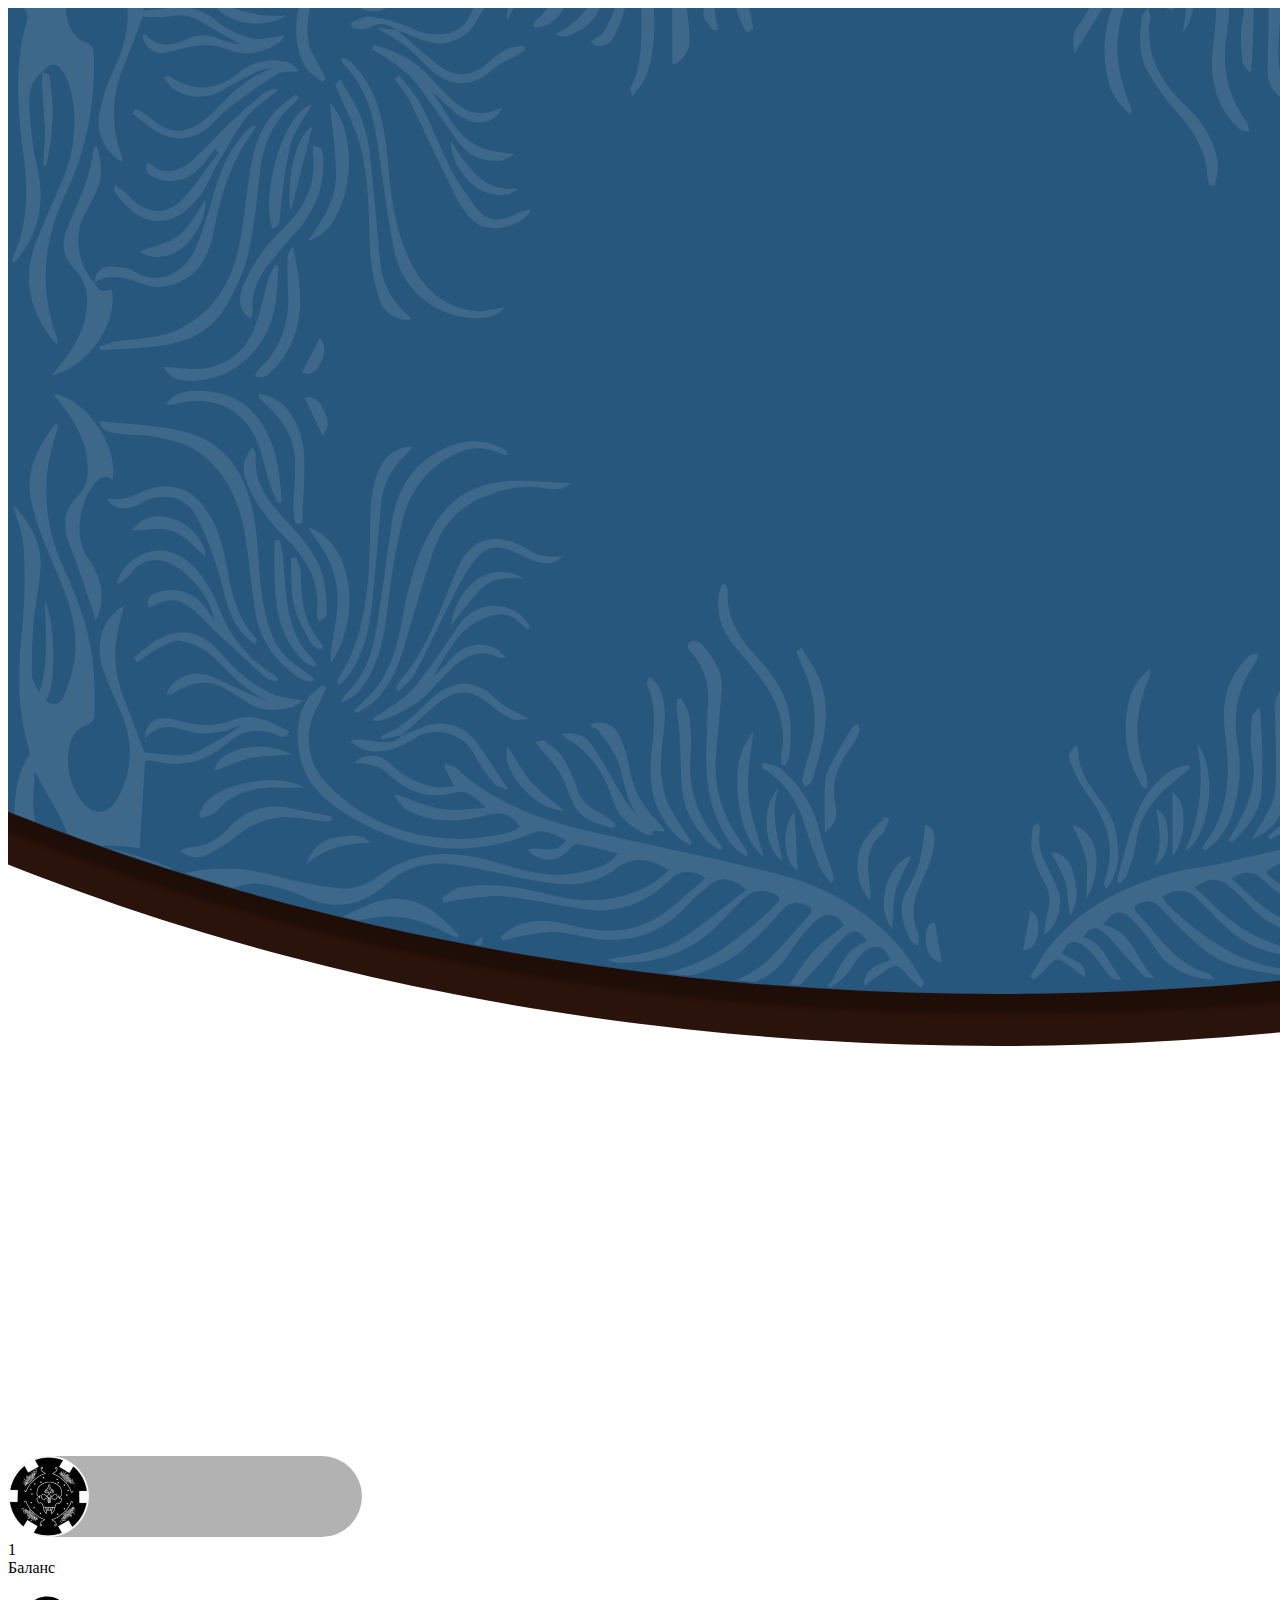
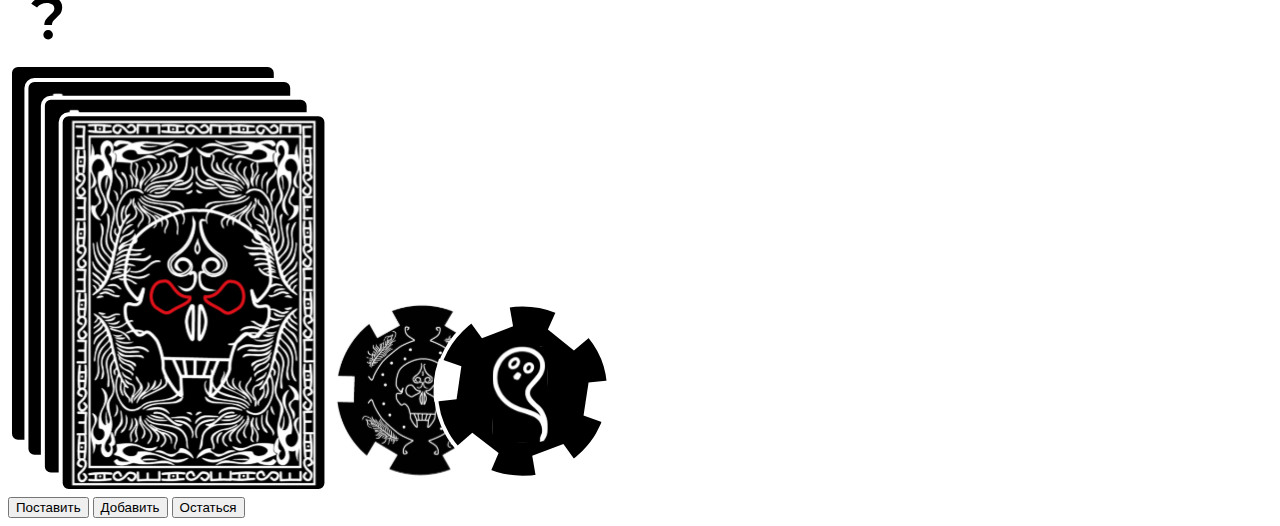
==== index.html @ dea939c7 "Add files via upload" ====
<!DOCTYPE html>
<html lang="ru" dir="ltr">
  <head>
    <meta charset="utf-8">
      <meta name="viewport" content="width=device-width, initial-scale=1">
    <link rel="stylesheet" href="stylesheets/style.css">
    <link href="https://allfont.ru/allfont.css?fonts=a_lcdnova" rel="stylesheet" type="text/css" />
    <title>BlackJack</title>
  </head>
  <body>
    <div class="background">
      <img class="back" src="images/Group 82.svg">
      <img class="souls" src="images/Group 1.svg">
    </div>
    <section class="balance">
      <div class="balance1">
        <div>
          <img src="images/Group 119.svg">
          <div class="number">1</div>
         </div>
        <div class="balance2">Баланс</div>
      </div>
    </section>
    <div class="question"><img src="images/question.svg"></div>
    <div class="cardDeck">
      <img class="karty" src="images/Group 98.svg">
      <img class="fishki" src="images/Group 87.svg">
    </div>
    <div class="game1">
      <input type="button" id="btnStart" class="btn" value="Поставить" onclick="startblackjack()">
      <input type="button" class="btn" value="Добавить" onclick="hitMe()">
      <input type="button" class="btn" value="Остаться" onclick="stay()">
    </div>
  </body>
</html>
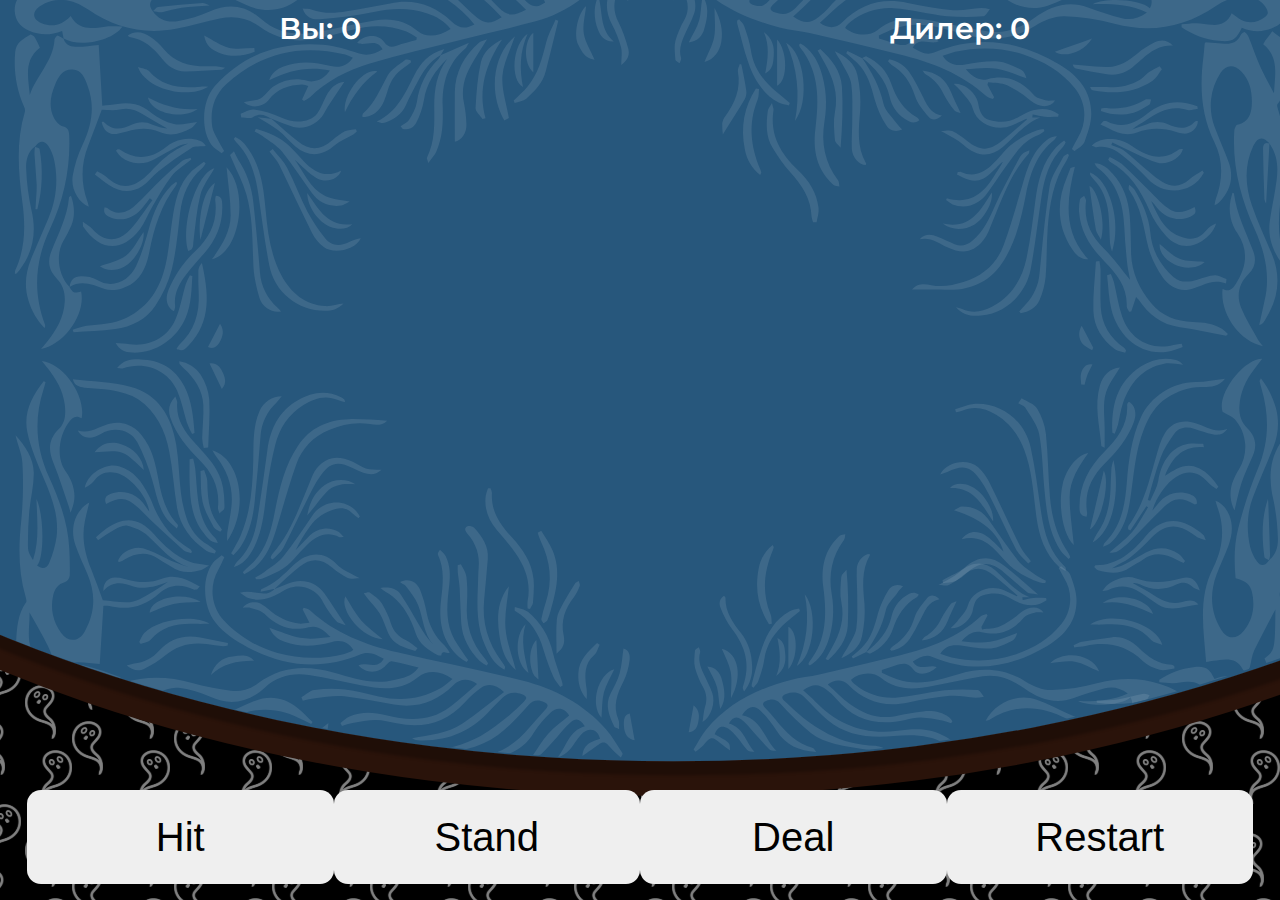
==== commit dd3d4d40: "Add files via upload" ====
--- a/index.html
+++ b/index.html
@@ -1,35 +1,63 @@
-<!DOCTYPE html>
-<html lang="ru" dir="ltr">
-  <head>
-    <meta charset="utf-8">
-      <meta name="viewport" content="width=device-width, initial-scale=1">
-    <link rel="stylesheet" href="stylesheets/style.css">
-    <link href="https://allfont.ru/allfont.css?fonts=a_lcdnova" rel="stylesheet" type="text/css" />
-    <title>BlackJack</title>
-  </head>
-  <body>
-    <div class="background">
-      <img class="back" src="images/Group 82.svg">
-      <img class="souls" src="images/Group 1.svg">
-    </div>
-    <section class="balance">
-      <div class="balance1">
-        <div>
-          <img src="images/Group 119.svg">
-          <div class="number">1</div>
-         </div>
-        <div class="balance2">Баланс</div>
-      </div>
-    </section>
-    <div class="question"><img src="images/question.svg"></div>
-    <div class="cardDeck">
-      <img class="karty" src="images/Group 98.svg">
-      <img class="fishki" src="images/Group 87.svg">
-    </div>
-    <div class="game1">
-      <input type="button" id="btnStart" class="btn" value="Поставить" onclick="startblackjack()">
-      <input type="button" class="btn" value="Добавить" onclick="hitMe()">
-      <input type="button" class="btn" value="Остаться" onclick="stay()">
-    </div>
-  </body>
-</html>
+<!DOCTYPE html>
+    <head>
+        <meta charset="utf-8">
+        <title></title>
+        <meta name="description" content="">
+        <meta name="viewport" content="width=device-width, initial-scale=1">
+        <link rel="stylesheet" href="stylesheets/style.css">
+    </head>
+    <body>
+    <div class="background1">
+        <img class="back" src="images/Group 82.svg">
+    </div>
+
+        <div class="container">
+<!--            <h2>Black <span style="color: black">jack</span></h2>-->
+<!--            <h3><span id="blackjack-result">Let's play</span></h3>-->
+
+<!--            <div class="flex-blackjack-row-1">-->
+<!--                <table>-->
+<!--                    <tr>-->
+<!--                        <th id="win_header">Wins</th>-->
+<!--                        <th id="loss_header">Losses</th>-->
+<!--                        <th id="draw_header">Draws</th>-->
+<!--                    </tr>-->
+
+<!--                    <tr>-->
+<!--                        <td><span id="wins">0</span></td>-->
+<!--                        <td><span id="losses">0</span></td>-->
+<!--                        <td><span id="draws">0</span></td>-->
+<!--                    </tr>-->
+<!--                </table>-->
+<!--            </div>-->
+
+            <div class="flex-blackjack-row-2">
+                <div id="your-box">
+                    <h2>Вы: <span id="your-blackjack-result"></span>0</h2>
+                </div>
+
+                <div id="dealer-box">
+                    <h2>Дилер: <span id="dealer-blackjack-result"></span>0</h2>
+                </div>
+            </div>
+
+                <div class="flex-blackjack-row-3">
+                    <div class="buttons">
+                       <button class="btn-lg btn-primary mr-2" id="blackjack-hit-button">
+                           Hit
+                       </button>
+                        <button class="btn-lg btn-warning mr-2" id="blackjack-stand-button">
+                            Stand
+                        </button>
+                        <button class="btn-lg btn-danger mr-2" id="blackjack-deal-button">
+                            Deal
+                        </button>
+                        <button class="btn-lg btn-success mr-2" id="blackjack-reset-button">
+                            Restart
+                        </button>
+                    </div>
+                </div>
+        </div>
+        <script src="main.js"></script>
+    </body>
+</html>
--- a/stylesheets/style.css
+++ b/stylesheets/style.css
@@ -0,0 +1,2 @@
+@import "reset.css";
+@import "content.css";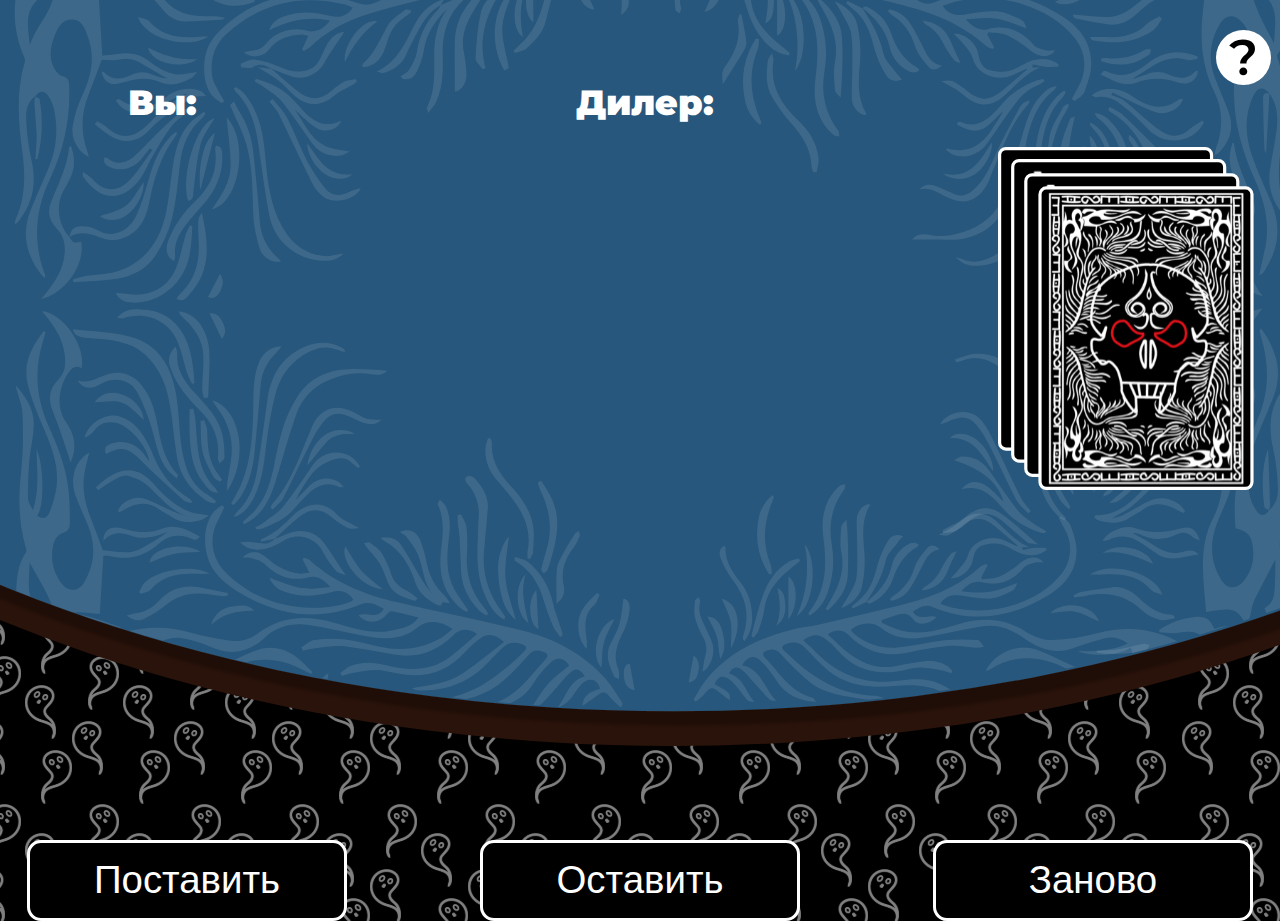
==== commit 87e2e1e2: "Add files via upload" ====
--- a/index.html
+++ b/index.html
@@ -4,13 +4,20 @@
         <title></title>
         <meta name="description" content="">
         <meta name="viewport" content="width=device-width, initial-scale=1">
+        <script src="javascripts/jquery-3.6.0.js"></script>
         <link rel="stylesheet" href="stylesheets/style.css">
+<!--        <script src="javascripts/jquery-3.6.0.js" charset="utf-8"></script>-->
+<!--        <script src="https://code.jquery.com/ui/1.12.1/jquery-ui.js"></script>-->
     </head>
     <body>
-    <div class="background1">
-        <img class="back" src="images/Group 82.svg">
-    </div>
+        <div id="question1" class="question">?</div>
+        <div id="viewDetails">
+            Цель игры — набрать 21 очко или близкую к этому сумму. Если игрок набирает сумму очков, превышающую 21, то его ставка проигрывает. Если сумма очков на картах дилера больше, чем 21, то все ставки, оставшиеся в игре, выигрывают. Игроки, набравшие сумму очков большую, чем дилер, выигрывают, их ставки оплачиваются 1:1.
+        </div>
 
+        <div class="background1">
+            <img class="back" src="images/Group 82.svg">
+        </div>
         <div class="container">
 <!--            <h2>Black <span style="color: black">jack</span></h2>-->
 <!--            <h3><span id="blackjack-result">Let's play</span></h3>-->
@@ -18,46 +25,57 @@
 <!--            <div class="flex-blackjack-row-1">-->
 <!--                <table>-->
 <!--                    <tr>-->
-<!--                        <th id="win_header">Wins</th>-->
-<!--                        <th id="loss_header">Losses</th>-->
-<!--                        <th id="draw_header">Draws</th>-->
+<!--                        <th id="win_header">Победы</th>-->
+<!--                        <th id="loss_header">Поражение</th>-->
+<!--&lt;!&ndash;                        <th id="draw_header">Draws</th>&ndash;&gt;-->
 <!--                    </tr>-->
 
 <!--                    <tr>-->
 <!--                        <td><span id="wins">0</span></td>-->
 <!--                        <td><span id="losses">0</span></td>-->
-<!--                        <td><span id="draws">0</span></td>-->
+<!--&lt;!&ndash;                        <td><span id="draws">0</span></td>&ndash;&gt;-->
 <!--                    </tr>-->
 <!--                </table>-->
 <!--            </div>-->
-
+            <div class="flex-blackjack-row-15">
+                <div class="ss">
+                    <h2>Вы: <span id="your-blackjack-result"></span></h2>
+                </div>
+                <div class="ss">
+                    <h2>Дилер: <span id="dealer-blackjack-result"></span></h2>
+                </div>
+            </div>
             <div class="flex-blackjack-row-2">
                 <div id="your-box">
-                    <h2>Вы: <span id="your-blackjack-result"></span>0</h2>
+<!--                    <div class="ss"><h2>Вы:<span id="your-blackjack-result"></span></h2></div>-->
                 </div>
 
                 <div id="dealer-box">
-                    <h2>Дилер: <span id="dealer-blackjack-result"></span>0</h2>
+<!--                    <div class="ss"> <h2>Дилер: <span id="dealer-blackjack-result"></span></h2></div>-->
+                </div>
+                <div class="cards1">
+                    <img class="cards11" src="images/Group 98.svg">
                 </div>
             </div>
 
-                <div class="flex-blackjack-row-3">
-                    <div class="buttons">
-                       <button class="btn-lg btn-primary mr-2" id="blackjack-hit-button">
-                           Hit
-                       </button>
-                        <button class="btn-lg btn-warning mr-2" id="blackjack-stand-button">
-                            Stand
-                        </button>
-                        <button class="btn-lg btn-danger mr-2" id="blackjack-deal-button">
-                            Deal
-                        </button>
-                        <button class="btn-lg btn-success mr-2" id="blackjack-reset-button">
-                            Restart
-                        </button>
-                    </div>
+
+            <div class="flex-blackjack-row-3">
+                <div class="buttons">
+                    <button class="btn-lg btn-primary mr-2" id="blackjack-hit-button">
+                        Поставить
+                    </button>
+                    <button class="btn-lg btn-warning mr-2" id="blackjack-stand-button">
+                        Оставить
+                    </button>
+<!--                    <button class="btn-lg btn-danger mr-2" id="blackjack-deal-button">-->
+<!--                        Deal-->
+<!--                    </button>-->
+                    <button class="btn-lg btn-success mr-2" id="blackjack-reset-button">
+                        Заново
+                    </button>
                 </div>
+            </div>
         </div>
-        <script src="main.js"></script>
+        <script src="javascripts/main.js"></script>
     </body>
 </html>
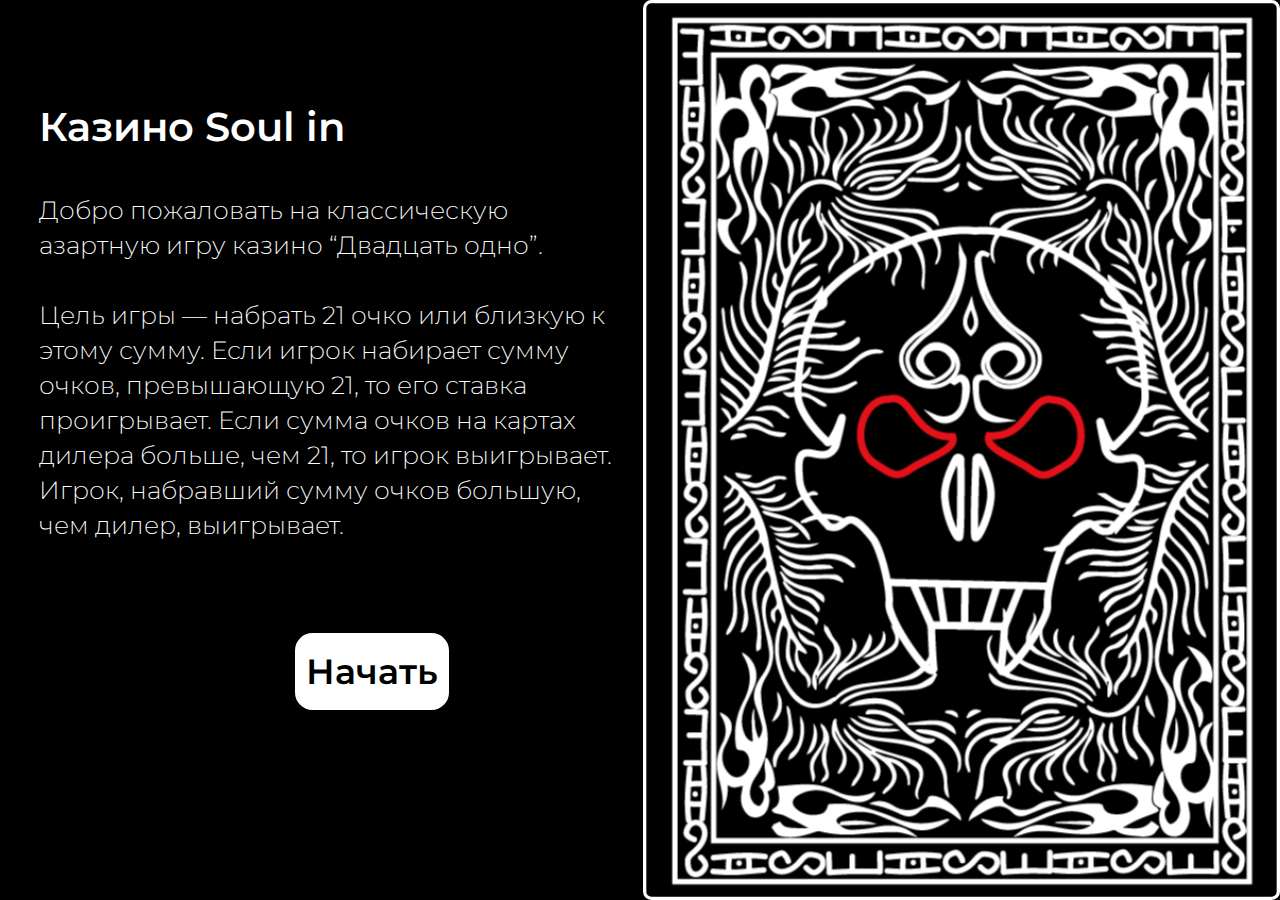
==== commit 1fa01ad1: "Add files via upload" ====
--- a/index.html
+++ b/index.html
@@ -10,51 +10,72 @@
 <!--        <script src="https://code.jquery.com/ui/1.12.1/jquery-ui.js"></script>-->
     </head>
     <body>
-        <div id="question1" class="question">?</div>
+    <div id="welcomeScreen">
+        <img class="cards2" src="images/Asset 14 1.svg">
+        <img class="cards3" src="images/phoneback.svg">
+        <img class="cards4" src="images/phoneback1.png">
+        <div class="lolik">
+            <div class="header">
+                Казино Soul in
+            </div>
+            <div class="text1">
+               <p> Добро пожаловать на классическую азартную
+                игру казино “Двадцать одно”.</p>
+<br>
+                <p>Цель игры — набрать 21 очко или близкую
+                к этому сумму. Если игрок набирает сумму
+                очков, превышающую 21, то его ставка
+                проигрывает. Если сумма очков на картах
+                дилера больше, чем 21, то игрок выигрывает.
+                Игрок, набравший сумму очков большую,
+                чем дилер, выигрывает.</p>
+            </div>
+            <div id="start1" class="start">
+                Начать
+            </div>
+        </div>
+    </div>
         <div id="viewDetails">
-            Цель игры — набрать 21 очко или близкую к этому сумму. Если игрок набирает сумму очков, превышающую 21, то его ставка проигрывает. Если сумма очков на картах дилера больше, чем 21, то все ставки, оставшиеся в игре, выигрывают. Игроки, набравшие сумму очков большую, чем дилер, выигрывают, их ставки оплачиваются 1:1.
+            Цель игры — набрать 21 очко или близкую к этому сумму. Если игрок набирает сумму очков, превышающую 21, то его ставка проигрывает. Если сумма очков на картах дилера больше, чем 21, то игрок выигрывает. Игрок, набравший сумму очков большую, чем дилер, выигрывает.
         </div>
 
         <div class="background1">
             <img class="back" src="images/Group 82.svg">
+            <img class="back1" src="images/777.svg">
+            <img class="back2" src="images/Group 78.svg">
         </div>
         <div class="container">
-<!--            <h2>Black <span style="color: black">jack</span></h2>-->
-<!--            <h3><span id="blackjack-result">Let's play</span></h3>-->
 
-<!--            <div class="flex-blackjack-row-1">-->
-<!--                <table>-->
-<!--                    <tr>-->
-<!--                        <th id="win_header">Победы</th>-->
-<!--                        <th id="loss_header">Поражение</th>-->
-<!--&lt;!&ndash;                        <th id="draw_header">Draws</th>&ndash;&gt;-->
-<!--                    </tr>-->
 
-<!--                    <tr>-->
-<!--                        <td><span id="wins">0</span></td>-->
-<!--                        <td><span id="losses">0</span></td>-->
-<!--&lt;!&ndash;                        <td><span id="draws">0</span></td>&ndash;&gt;-->
-<!--                    </tr>-->
-<!--                </table>-->
-<!--            </div>-->
+            <div class="flex-blackjack-row-1">
+                <table>
+                    <tr>
+                        <td><span id="wins">0</span></td>
+                        <td><span id="losses">0</span></td>
+<!--                        <td><span id="draws">0</span></td>-->
+                    </tr>
+                </table>
+                <div id="question1" class="question">?</div>
+            </div>
             <div class="flex-blackjack-row-15">
                 <div class="ss">
                     <h2>Вы: <span id="your-blackjack-result"></span></h2>
                 </div>
-                <div class="ss">
+                <div class="ss1">
                     <h2>Дилер: <span id="dealer-blackjack-result"></span></h2>
                 </div>
             </div>
             <div class="flex-blackjack-row-2">
                 <div id="your-box">
-<!--                    <div class="ss"><h2>Вы:<span id="your-blackjack-result"></span></h2></div>-->
+
                 </div>
 
                 <div id="dealer-box">
-<!--                    <div class="ss"> <h2>Дилер: <span id="dealer-blackjack-result"></span></h2></div>-->
+
                 </div>
                 <div class="cards1">
                     <img class="cards11" src="images/Group 98.svg">
+                    <img class="cards22" src="images/cards.png">
                 </div>
             </div>
 
@@ -67,10 +88,7 @@
                     <button class="btn-lg btn-warning mr-2" id="blackjack-stand-button">
                         Оставить
                     </button>
-<!--                    <button class="btn-lg btn-danger mr-2" id="blackjack-deal-button">-->
-<!--                        Deal-->
-<!--                    </button>-->
-                    <button class="btn-lg btn-success mr-2" id="blackjack-reset-button">
+                    <button class="btn-lg btn-danger mr-2" id="blackjack-deal-button">
                         Заново
                     </button>
                 </div>
--- a/stylesheets/style.css
+++ b/stylesheets/style.css
@@ -1,2 +1,3 @@
 @import "reset.css";
-@import "content.css";+@import "content.css";
+@import "responsive.css";